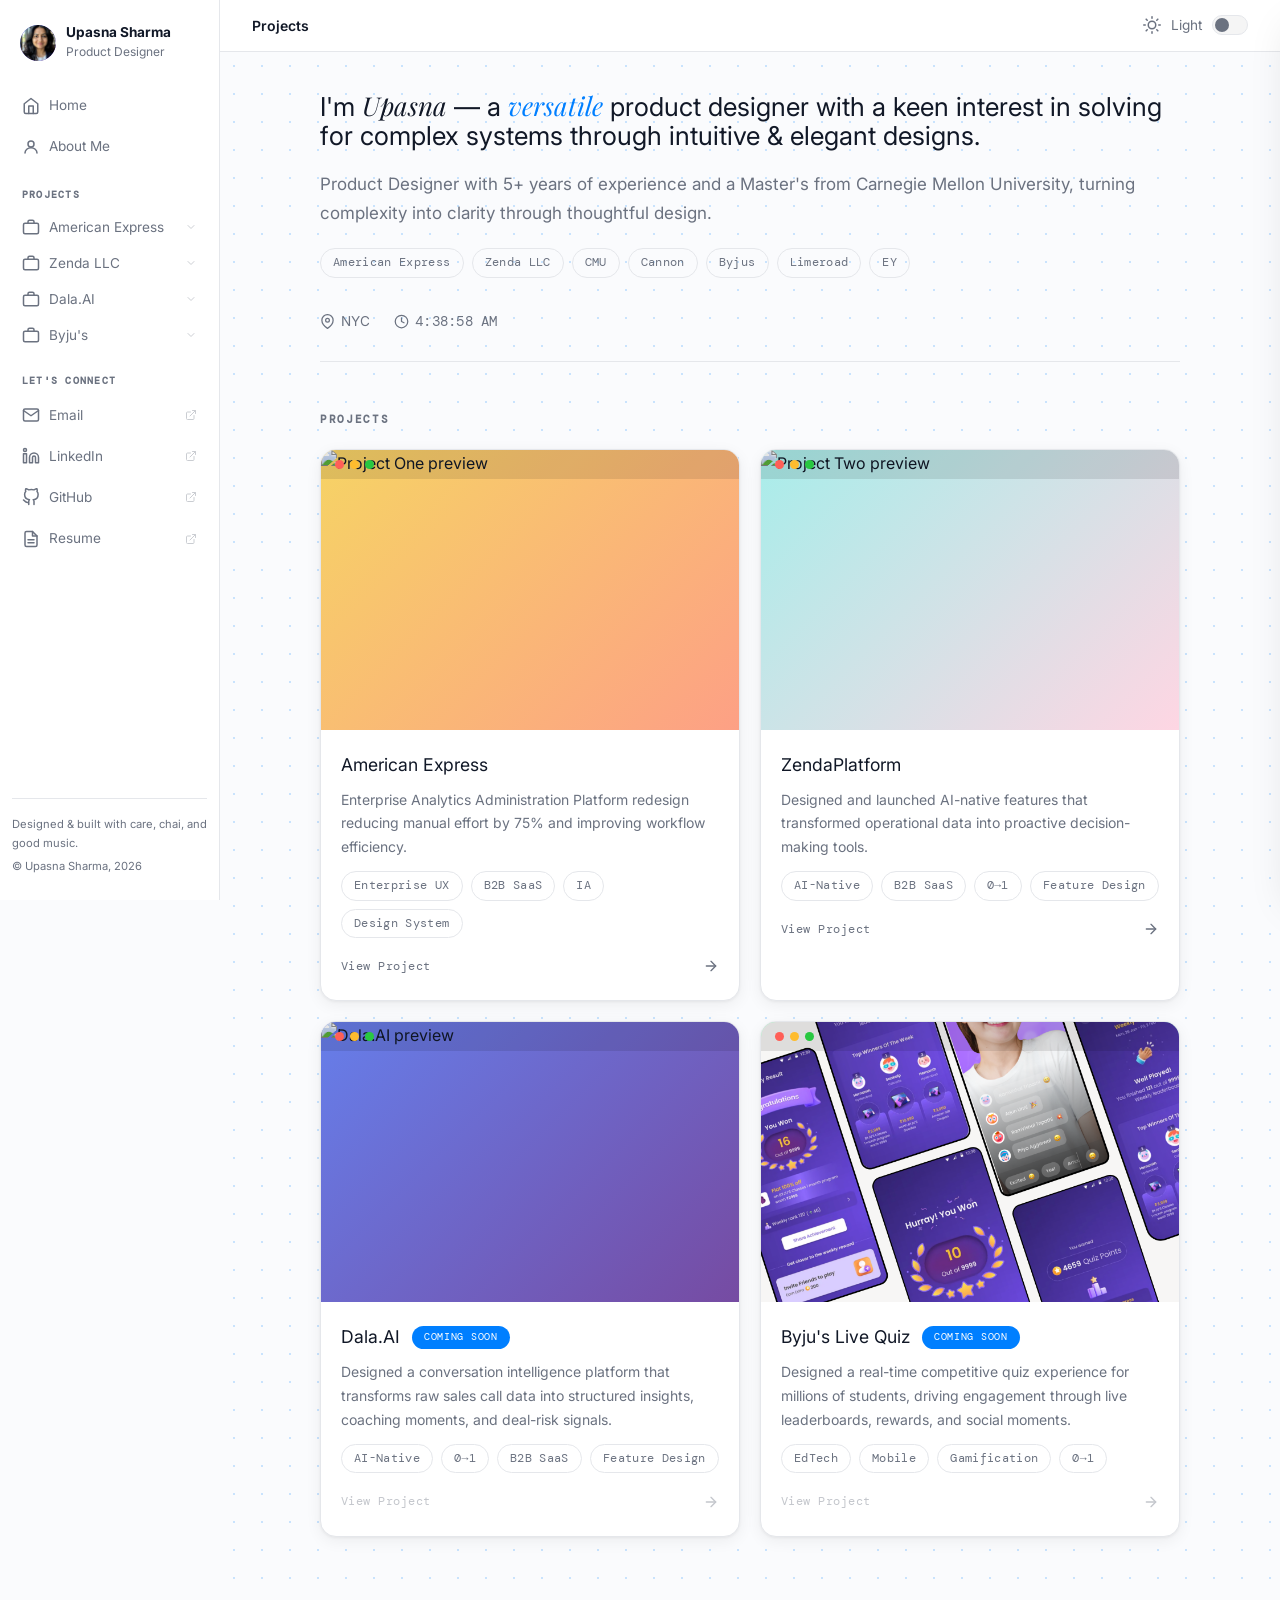
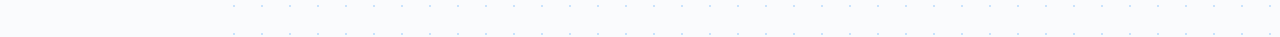
==== index.html @ 3bf9c45e "Initial portfolio commit" ====
<!DOCTYPE html>
<html lang="en">
<head>
  <meta charset="UTF-8" />
  <meta name="viewport" content="width=device-width, initial-scale=1.0" />
  <title>Upasna Sharma — Product Designer</title>
  <link rel="stylesheet" href="css/style.css" />
  <link rel="preconnect" href="https://fonts.googleapis.com">
  <link rel="preconnect" href="https://fonts.gstatic.com" crossorigin>
  <link href="https://fonts.googleapis.com/css2?family=Caveat:wght@400;600&family=DM+Mono:ital@0;1&family=Inter:wght@400;500;600;700&family=Playfair+Display:ital@1&display=swap" rel="stylesheet">
</head>
<body>
  <div class="layout">

    <!-- Sidebar -->
    <aside class="sidebar">
      <div class="profile">
        <div class="avatar"><img src="assets/images/me.png" alt="Upasna Sharma" /></div>
        <div class="profile-info">
          <h1>Upasna Sharma</h1>
          <p>Product Designer</p>
        </div>
      </div>

      <nav class="sidebar-nav">
        <a href="#home" class="nav-item">
          <svg class="icon" viewBox="0 0 24 24" fill="none" stroke="currentColor" stroke-width="2" stroke-linecap="round" stroke-linejoin="round"><path d="M3 9l9-7 9 7v11a2 2 0 0 1-2 2H5a2 2 0 0 1-2-2z"></path><polyline points="9 22 9 12 15 12 15 22"></polyline></svg>
          Home
        </a>
        <a href="about.html" class="nav-item">
          <svg class="icon" viewBox="0 0 24 24" fill="none" stroke="currentColor" stroke-width="2" stroke-linecap="round" stroke-linejoin="round"><circle cx="12" cy="8" r="4"></circle><path d="M4 20c0-4 3.6-7 8-7s8 3 8 7"></path></svg>
          About Me
        </a>
      </nav>

      <div class="sidebar-group">
        <h2 class="sidebar-label">Projects</h2>
        <div class="nav-accordion">
          <button class="nav-item nav-accordion-header" data-href="american-express.html">
            <svg class="icon" viewBox="0 0 24 24" fill="none" stroke="currentColor" stroke-width="2" stroke-linecap="round" stroke-linejoin="round"><rect x="2" y="7" width="20" height="14" rx="2" ry="2"></rect><path d="M16 7V5a2 2 0 0 0-2-2h-4a2 2 0 0 0-2 2v2"></path></svg>
            <span class="nav-accordion-text">American Express</span>
            <svg class="nav-accordion-chevron" viewBox="0 0 24 24" fill="none" stroke="currentColor" stroke-width="2" stroke-linecap="round" stroke-linejoin="round"><polyline points="6 9 12 15 18 9"/></svg>
          </button>
          <div class="nav-submenu">
            <a href="american-express.html#overview" class="nav-subitem">Overview</a>
            <a href="american-express.html#why-redesign" class="nav-subitem">Why Redesign</a>
            <a href="american-express.html#users" class="nav-subitem">Users</a>
            <a href="american-express.html#my-approach" class="nav-subitem">My Approach</a>
            <a href="american-express.html#existing-platform" class="nav-subitem">Existing Platform &amp; Journeys</a>
            <a href="american-express.html#research" class="nav-subitem">Research</a>
            <a href="american-express.html#user-flows" class="nav-subitem">User Flows</a>
            <a href="american-express.html#final-design" class="nav-subitem">Final Design</a>
            <a href="american-express.html#impact" class="nav-subitem">Impact</a>
          </div>
        </div>
        <div class="nav-accordion">
          <button class="nav-item nav-accordion-header" data-href="zenda.html">
            <svg class="icon" viewBox="0 0 24 24" fill="none" stroke="currentColor" stroke-width="2" stroke-linecap="round" stroke-linejoin="round"><rect x="2" y="7" width="20" height="14" rx="2" ry="2"></rect><path d="M16 7V5a2 2 0 0 0-2-2h-4a2 2 0 0 0-2 2v2"></path></svg>
            <span class="nav-accordion-text">Zenda LLC</span>
            <svg class="nav-accordion-chevron" viewBox="0 0 24 24" fill="none" stroke="currentColor" stroke-width="2" stroke-linecap="round" stroke-linejoin="round"><polyline points="6 9 12 15 18 9"/></svg>
          </button>
          <div class="nav-submenu">
            <a href="zenda.html#overview" class="nav-subitem">Overview</a>
            <a href="zenda.html#design-process" class="nav-subitem">Design Process</a>
            <a href="zenda.html#problem" class="nav-subitem">Problem Statement</a>
            <a href="zenda.html#users" class="nav-subitem">Users</a>
            <a href="zenda.html#scope" class="nav-subitem">Scope</a>
            <a href="zenda.html#research" class="nav-subitem">Research</a>
            <a href="zenda.html#design-decisions" class="nav-subitem">Design Decisions</a>
            <a href="zenda.html#signal-types" class="nav-subitem">Signal Types</a>
            <a href="zenda.html#side-panel" class="nav-subitem">Side Panel</a>
            <a href="zenda.html#final-design" class="nav-subitem">Final Design</a>
            <a href="zenda.html#impact" class="nav-subitem">Impact</a>
          </div>
        </div>
        <div class="nav-accordion">
          <button class="nav-item nav-accordion-header" data-href="dala.html">
            <svg class="icon" viewBox="0 0 24 24" fill="none" stroke="currentColor" stroke-width="2" stroke-linecap="round" stroke-linejoin="round"><rect x="2" y="7" width="20" height="14" rx="2" ry="2"></rect><path d="M16 7V5a2 2 0 0 0-2-2h-4a2 2 0 0 0-2 2v2"></path></svg>
            <span class="nav-accordion-text">Dala.AI</span>
            <svg class="nav-accordion-chevron" viewBox="0 0 24 24" fill="none" stroke="currentColor" stroke-width="2" stroke-linecap="round" stroke-linejoin="round"><polyline points="6 9 12 15 18 9"/></svg>
          </button>
          <div class="nav-submenu">
            <a href="dala.html" class="nav-subitem">View Case Study</a>
          </div>
        </div>
        <div class="nav-accordion">
          <button class="nav-item nav-accordion-header" data-href="byjus.html">
            <svg class="icon" viewBox="0 0 24 24" fill="none" stroke="currentColor" stroke-width="2" stroke-linecap="round" stroke-linejoin="round"><rect x="2" y="7" width="20" height="14" rx="2" ry="2"></rect><path d="M16 7V5a2 2 0 0 0-2-2h-4a2 2 0 0 0-2 2v2"></path></svg>
            <span class="nav-accordion-text">Byju's</span>
            <svg class="nav-accordion-chevron" viewBox="0 0 24 24" fill="none" stroke="currentColor" stroke-width="2" stroke-linecap="round" stroke-linejoin="round"><polyline points="6 9 12 15 18 9"/></svg>
          </button>
          <div class="nav-submenu">
            <a href="byjus.html" class="nav-subitem">View Case Study</a>
          </div>
        </div>
      </div>

      <div class="sidebar-group">
        <h2 class="sidebar-label">Let's Connect</h2>
        <a href="mailto:upasna.sharma91296@gmail.com" class="nav-item external">
          <svg class="icon" viewBox="0 0 24 24" fill="none" stroke="currentColor" stroke-width="2" stroke-linecap="round" stroke-linejoin="round"><path d="M4 4h16c1.1 0 2 .9 2 2v12c0 1.1-.9 2-2 2H4c-1.1 0-2-.9-2-2V6c0-1.1.9-2 2-2z"></path><polyline points="22,6 12,13 2,6"></polyline></svg>
          Email
          <svg class="icon icon-external" viewBox="0 0 24 24" fill="none" stroke="currentColor" stroke-width="2" stroke-linecap="round" stroke-linejoin="round"><path d="M18 13v6a2 2 0 0 1-2 2H5a2 2 0 0 1-2-2V8a2 2 0 0 1 2-2h6"></path><polyline points="15 3 21 3 21 9"></polyline><line x1="10" y1="14" x2="21" y2="3"></line></svg>
        </a>
        <a href="https://linkedin.com/" target="_blank" rel="noopener noreferrer" class="nav-item external">
          <svg class="icon" viewBox="0 0 24 24" fill="none" stroke="currentColor" stroke-width="2" stroke-linecap="round" stroke-linejoin="round"><path d="M16 8a6 6 0 0 1 6 6v7h-4v-7a2 2 0 0 0-2-2 2 2 0 0 0-2 2v7h-4v-7a6 6 0 0 1 6-6z"></path><rect x="2" y="9" width="4" height="12"></rect><circle cx="4" cy="4" r="2"></circle></svg>
          LinkedIn
          <svg class="icon icon-external" viewBox="0 0 24 24" fill="none" stroke="currentColor" stroke-width="2" stroke-linecap="round" stroke-linejoin="round"><path d="M18 13v6a2 2 0 0 1-2 2H5a2 2 0 0 1-2-2V8a2 2 0 0 1 2-2h6"></path><polyline points="15 3 21 3 21 9"></polyline><line x1="10" y1="14" x2="21" y2="3"></line></svg>
        </a>
        <a href="https://github.com/" target="_blank" rel="noopener noreferrer" class="nav-item external">
          <svg class="icon" viewBox="0 0 24 24" fill="none" stroke="currentColor" stroke-width="2" stroke-linecap="round" stroke-linejoin="round"><path d="M9 19c-5 1.5-5-2.5-7-3m14 6v-3.87a3.37 3.37 0 0 0-.94-2.61c3.14-.35 6.44-1.54 6.44-7A5.44 5.44 0 0 0 20 4.77 5.07 5.07 0 0 0 19.91 1S18.73.65 16 2.48a13.38 13.38 0 0 0-7 0C6.27.65 5.09 1 5.09 1A5.07 5.07 0 0 0 5 4.77a5.44 5.44 0 0 0-1.5 3.78c0 5.42 3.3 6.61 6.44 7A3.37 3.37 0 0 0 9 18.13V22"></path></svg>
          GitHub
          <svg class="icon icon-external" viewBox="0 0 24 24" fill="none" stroke="currentColor" stroke-width="2" stroke-linecap="round" stroke-linejoin="round"><path d="M18 13v6a2 2 0 0 1-2 2H5a2 2 0 0 1-2-2V8a2 2 0 0 1 2-2h6"></path><polyline points="15 3 21 3 21 9"></polyline><line x1="10" y1="14" x2="21" y2="3"></line></svg>
        </a>
        <a href="https://drive.google.com/file/d/1H7ho3Mu93DV2xu78M6EdQDFs5h-0VuXt/view?usp=sharing" target="_blank" rel="noopener noreferrer" class="nav-item external">
          <svg class="icon" viewBox="0 0 24 24" fill="none" stroke="currentColor" stroke-width="2" stroke-linecap="round" stroke-linejoin="round"><path d="M14 2H6a2 2 0 0 0-2 2v16a2 2 0 0 0 2 2h12a2 2 0 0 0 2-2V8z"></path><polyline points="14 2 14 8 20 8"></polyline><line x1="16" y1="13" x2="8" y2="13"></line><line x1="16" y1="17" x2="8" y2="17"></line></svg>
          Resume
          <svg class="icon icon-external" viewBox="0 0 24 24" fill="none" stroke="currentColor" stroke-width="2" stroke-linecap="round" stroke-linejoin="round"><path d="M18 13v6a2 2 0 0 1-2 2H5a2 2 0 0 1-2-2V8a2 2 0 0 1 2-2h6"></path><polyline points="15 3 21 3 21 9"></polyline><line x1="10" y1="14" x2="21" y2="3"></line></svg>
        </a>
      </div>

      <div class="sidebar-footer">
        <p>Designed &amp; built with care, chai, and good music.</p>
        <p>© Upasna Sharma, <span id="year"></span></p>
      </div>
    </aside>

    <!-- Main wrapper -->
    <div class="main-wrapper">
    <header class="top-bar">
      <span class="top-bar-title" id="top-bar-title">Home</span>
      <div class="theme-toggle-row">
        <svg class="icon theme-icon theme-icon-moon" viewBox="0 0 24 24" fill="none" stroke="currentColor" stroke-width="2" stroke-linecap="round" stroke-linejoin="round"><path d="M21 12.79A9 9 0 1 1 11.21 3 7 7 0 0 0 21 12.79z"></path></svg>
        <svg class="icon theme-icon theme-icon-sun" viewBox="0 0 24 24" fill="none" stroke="currentColor" stroke-width="2" stroke-linecap="round" stroke-linejoin="round"><circle cx="12" cy="12" r="5"></circle><line x1="12" y1="1" x2="12" y2="3"></line><line x1="12" y1="21" x2="12" y2="23"></line><line x1="4.22" y1="4.22" x2="5.64" y2="5.64"></line><line x1="18.36" y1="18.36" x2="19.78" y2="19.78"></line><line x1="1" y1="12" x2="3" y2="12"></line><line x1="21" y1="12" x2="23" y2="12"></line><line x1="4.22" y1="19.78" x2="5.64" y2="18.36"></line><line x1="18.36" y1="5.64" x2="19.78" y2="4.22"></line></svg>
        <span class="theme-label-text theme-label-dark">Dark</span>
        <span class="theme-label-text theme-label-light">Light</span>
        <button class="theme-switch" id="theme-toggle" role="switch" aria-checked="false" aria-label="Toggle light and dark mode">
          <span class="theme-switch-thumb"></span>
        </button>
      </div>
    </header>
    <main class="content">
      <section id="home" class="hero">
        <p class="hero-line">
          I'm <em class="serif">Upasna</em> — a <em class="serif accent">versatile</em> product
          designer with a keen interest in solving for complex systems through intuitive & elegant designs.
        </p>
        <p class="hero-line muted">
          Product Designer with 5+ years of experience and a Master's from Carnegie Mellon University, turning complexity into clarity through thoughtful design.
        </p>
        <div class="company-tags">
          <span class="company-tag">American Express</span>
          <span class="company-tag">Zenda LLC</span>
          <span class="company-tag">CMU</span>
          <span class="company-tag">Cannon</span>
          <span class="company-tag">Byjus</span>
          <span class="company-tag">Limeroad</span>
          <span class="company-tag">EY</span>
        </div>

        <div class="meta-row">
          <span class="meta-item">
            <svg class="icon" viewBox="0 0 24 24" fill="none" stroke="currentColor" stroke-width="2" stroke-linecap="round" stroke-linejoin="round"><path d="M21 10c0 7-9 13-9 13s-9-6-9-13a9 9 0 1 1 18 0z"></path><circle cx="12" cy="10" r="3"></circle></svg>
            NYC
          </span>
          <span class="meta-item mono">
            <svg class="icon" viewBox="0 0 24 24" fill="none" stroke="currentColor" stroke-width="2" stroke-linecap="round" stroke-linejoin="round"><circle cx="12" cy="12" r="10"></circle><polyline points="12 6 12 12 16 14"></polyline></svg>
            <span id="clock">--:--:-- --</span>
          </span>
        </div>

        <hr class="hero-divider" />
      </section>

      <section id="projects" class="projects">
        <h2 class="label">Projects</h2>

        <article id="project-one" class="project-card" data-panel-src="assets/images/amex_thumbnail.png" data-subheading="Enterprise Analytics Administration Platform redesign reducing manual effort by 75% and improving workflow efficiency." data-overview="Redesigned American Express's internal analytics administration platform, streamlining complex data management workflows for enterprise users. The solution reduced onboarding effort by 90%, improved operational efficiency, and established scalable governance patterns across the platform." data-sticky-grid="true" data-sticky1-label="Challenge" data-sticky1-text="The platform's workflows had grown complex and fragmented over time. Everyday tasks like updating metadata, publishing reports, and managing dashboards required too many steps, making the experience difficult to learn and inefficient to use." data-sticky2-label="My Role" data-sticky2-text="As the sole designer, I led the end-to-end redesign of this complex internal platform. I conducted user interviews, simplified fragmented workflows, established a new design system for internal tools, and helped set the design standard for future internal products at American Express.">
          <div class="preview gradient-1">
            <img class="preview-media" src="assets/images/project-one.gif" alt="Project One preview" />
            <div class="window-bar"><span></span><span></span><span></span></div>
          </div>
          <div class="project-info">
            <div class="project-head">
              <h3>American Express</h3>
            </div>
            <p>Enterprise Analytics Administration Platform redesign reducing manual effort by 75% and improving workflow efficiency.</p>
            <div class="company-tags">
              <span class="company-tag">Enterprise UX</span>
              <span class="company-tag">B2B SaaS</span>
              <span class="company-tag">IA</span>
              <span class="company-tag">Design System</span>
            </div>
            <div class="project-links">
              <a href="american-express.html" class="view-project-link" target="_blank" rel="noopener noreferrer">
                View Project
                <svg class="view-arrow" viewBox="0 0 24 24" fill="none" stroke="currentColor" stroke-width="2" stroke-linecap="round" stroke-linejoin="round"><line x1="5" y1="12" x2="19" y2="12"></line><polyline points="12 5 19 12 12 19"></polyline></svg>
              </a>
            </div>
          </div>
        </article>

        <article id="project-two" class="project-card" data-sticky-grid="true" data-sticky1-label="Challenge" data-sticky1-text="Operations teams lacked a clear way to identify process drift, emerging risks, and performance anomalies hidden within large volumes of operational data." data-sticky2-label="Solution" data-sticky2-text="Built Smart Signals and Operational Drift, an AI-driven monitoring experience that proactively identified anomalies, highlighted workflow changes, and enabled faster, data-informed decision making.">
          <div class="preview gradient-2">
            <img class="preview-media" src="assets/images/project-two.gif" alt="Project Two preview" />
            <div class="window-bar"><span></span><span></span><span></span></div>
          </div>
          <div class="project-info">
            <div class="project-head">
              <h3>ZendaPlatform</h3>
            </div>
            <p>
              Designed and launched AI-native features that transformed operational data into proactive decision-making tools.
            </p>
            <div class="company-tags">
              <span class="company-tag">AI-Native</span>
              <span class="company-tag">B2B SaaS</span>
              <span class="company-tag">0→1</span>
              <span class="company-tag">Feature Design</span>
            </div>
            <div class="project-links">
              <a href="zenda.html" class="view-project-link">
                View Project
                <svg class="view-arrow" viewBox="0 0 24 24" fill="none" stroke="currentColor" stroke-width="2" stroke-linecap="round" stroke-linejoin="round"><line x1="5" y1="12" x2="19" y2="12"></line><polyline points="12 5 19 12 12 19"></polyline></svg>
              </a>
            </div>
          </div>
        </article>

        <article id="project-three" class="project-card coming-soon-card">
          <div class="preview gradient-3">
            <img class="preview-media" src="assets/images/dala.gif" alt="Dala.AI preview" />
            <div class="window-bar"><span></span><span></span><span></span></div>
          </div>
          <div class="project-info">
            <div class="project-head">
              <h3>Dala.AI</h3>
              <span class="coming-soon-tag">Coming Soon</span>
            </div>
            <p>
              Designed a conversation intelligence platform that transforms raw sales call data into structured insights, coaching moments, and deal-risk signals.
            </p>
            <div class="company-tags">
              <span class="company-tag">AI-Native</span>
              <span class="company-tag">0→1</span>
              <span class="company-tag">B2B SaaS</span>
              <span class="company-tag">Feature Design</span>
            </div>
            <div class="project-links">
              <span class="view-project-link disabled">
                View Project
                <svg class="view-arrow" viewBox="0 0 24 24" fill="none" stroke="currentColor" stroke-width="2" stroke-linecap="round" stroke-linejoin="round"><line x1="5" y1="12" x2="19" y2="12"></line><polyline points="12 5 19 12 12 19"></polyline></svg>
              </span>
            </div>
          </div>
        </article>

        <article id="project-four" class="project-card coming-soon-card">
          <div class="preview gradient-4">
            <img class="preview-media" src="assets/images/byjus.png" alt="Byju's preview" />
            <div class="window-bar"><span></span><span></span><span></span></div>
          </div>
          <div class="project-info">
            <div class="project-head">
              <h3>Byju's Live Quiz</h3>
              <span class="coming-soon-tag">Coming Soon</span>
            </div>
            <p>
              Designed a real-time competitive quiz experience for millions of students, driving engagement through live leaderboards, rewards, and social moments.
            </p>
            <div class="company-tags">
              <span class="company-tag">EdTech</span>
              <span class="company-tag">Mobile</span>
              <span class="company-tag">Gamification</span>
              <span class="company-tag">0→1</span>
            </div>
            <div class="project-links">
              <span class="view-project-link disabled">
                View Project
                <svg class="view-arrow" viewBox="0 0 24 24" fill="none" stroke="currentColor" stroke-width="2" stroke-linecap="round" stroke-linejoin="round"><line x1="5" y1="12" x2="19" y2="12"></line><polyline points="12 5 19 12 12 19"></polyline></svg>
              </span>
            </div>
          </div>
        </article>

      </section>

    </main>
    </div><!-- /.main-wrapper -->

  </div><!-- /.layout -->

  <!-- Project summary side panel -->
  <div class="project-panel-overlay" id="project-panel-overlay"></div>
  <aside class="project-panel" id="project-panel">
    <div class="project-panel-header">
      <div class="panel-nav-group">
        <button class="project-panel-btn panel-btn-circle" id="project-panel-close" aria-label="Close panel">
          <svg class="icon" viewBox="0 0 24 24" fill="none" stroke="currentColor" stroke-width="2" stroke-linecap="round" stroke-linejoin="round"><line x1="18" y1="6" x2="6" y2="18"></line><line x1="6" y1="6" x2="18" y2="18"></line></svg>
        </button>
        <button class="project-panel-btn panel-btn-circle" id="project-panel-prev" aria-label="Previous project">
          <svg class="icon" viewBox="0 0 24 24" fill="none" stroke="currentColor" stroke-width="2" stroke-linecap="round" stroke-linejoin="round"><polyline points="15 18 9 12 15 6"></polyline></svg>
        </button>
        <button class="project-panel-btn panel-btn-circle" id="project-panel-next" aria-label="Next project">
          <svg class="icon" viewBox="0 0 24 24" fill="none" stroke="currentColor" stroke-width="2" stroke-linecap="round" stroke-linejoin="round"><polyline points="9 18 15 12 9 6"></polyline></svg>
        </button>
      </div>
      <button class="project-panel-btn" id="project-panel-expand" aria-label="Open full case study">
        <svg class="icon" viewBox="0 0 24 24" fill="none" stroke="currentColor" stroke-width="2" stroke-linecap="round" stroke-linejoin="round"><polyline points="15 3 21 3 21 9"></polyline><polyline points="9 21 3 21 3 15"></polyline><line x1="21" y1="3" x2="14" y2="10"></line><line x1="3" y1="21" x2="10" y2="14"></line></svg>
        Full Case Study
      </button>
    </div>
    <div class="project-panel-media" id="project-panel-media">
      <img id="project-panel-image" alt="" />
    </div>
    <div class="project-panel-body">
      <div class="project-head">
        <h3 id="project-panel-title"></h3>
        <span class="status" id="project-panel-status"></span>
      </div>
      <p class="project-panel-subheading" id="project-panel-subheading"></p>
      <p id="project-panel-description"></p>
      <div class="company-tags" id="project-panel-tags"></div>
      <div class="sticky-grid-wrap" id="project-panel-sticky-grid">
        <div class="sticky-grid" id="project-panel-sticky-grid-inner"></div>
      </div>
    </div>
  </aside>

  <script src="js/script.js"></script>
</body>
</html>
---- css/style.css ----
/* ==================== Variables ==================== */
:root {
  /* Light mode (default) */
  --bg-main: #FAFBFD;
  --bg-sidebar: #ffffff;
  --bg-card: #ffffff;
  --text-color: #111827;
  --text-muted: #6b7280;
  --border-color: #e5e7eb;
  --hover-bg: rgba(0, 0, 0, 0.04);
  --active-bg: rgba(0, 0, 0, 0.05);
  --accent: #007FFF;
  --status-shipped: #059669;
  --status-progress: #d97706;
  --status-concept: #6b7280;
  --font-body: 'Inter', sans-serif;
  --font-serif: 'Playfair Display', serif;
  --font-mono: 'DM Mono', monospace;
  --transition: all 0.2s ease;
  --sidebar-width: 220px;
  --topbar-height: 52px;
  --card-shadow: 0 1px 3px rgba(0,0,0,0.05), 0 4px 16px rgba(0,0,0,0.06);
  --card-shadow-hover: 0 4px 12px rgba(0,0,0,0.08), 0 16px 40px rgba(0,0,0,0.1);
  --hero-gradient: #ffffff;
}

[data-theme="dark"] {
  --bg-main: #111111;
  --bg-sidebar: #1a1a1a;
  --bg-card: #1f1f1f;
  --text-color: #f0f0f0;
  --text-muted: #888888;
  --border-color: rgba(255, 255, 255, 0.08);
  --hover-bg: rgba(255, 255, 255, 0.05);
  --active-bg: rgba(255, 255, 255, 0.07);
  --accent: #3399FF;
  --status-shipped: #34d399;
  --status-progress: #fbbf24;
  --status-concept: rgba(255, 255, 255, 0.45);
  --card-shadow: 0 1px 3px rgba(0,0,0,0.4), 0 4px 16px rgba(0,0,0,0.3);
  --card-shadow-hover: 0 4px 12px rgba(0,0,0,0.5), 0 16px 40px rgba(0,0,0,0.4);
  --hero-gradient: #1f1f1f;
}

/* ==================== Fonts ==================== */
@font-face {
  font-family: 'Geist Pixel';
  src: url('https://cdn.jsdelivr.net/npm/geist@1.7.2/dist/fonts/geist-pixel/GeistPixel-Square.woff2') format('woff2');
  font-weight: normal;
  font-style: normal;
  font-display: swap;
}

/* ==================== Reset ==================== */
* {
  margin: 0;
  padding: 0;
  box-sizing: border-box;
}

html { scroll-behavior: smooth; }

body {
  font-family: var(--font-body);
  background-color: var(--bg-main);
  color: var(--text-color);
  line-height: 1.7;
  font-size: 16px;
  transition: background-color 0.2s ease, color 0.2s ease;
}

em { font-style: italic; }

.serif {
  font-family: var(--font-serif);
  font-style: italic;
  font-weight: 400;
}

.accent { color: var(--accent); }
.deco   { font-family: var(--font-serif); color: var(--text-muted); }
.mono   { font-family: var(--font-mono); }

a {
  color: var(--text-color);
  text-decoration: none;
  transition: var(--transition);
}

.muted { color: var(--text-muted); }

.icon {
  width: 18px;
  height: 18px;
  flex-shrink: 0;
}

/* ==================== Layout ==================== */
.layout {
  display: flex;
  min-height: 100vh;
}

.main-wrapper {
  margin-left: var(--sidebar-width);
  flex: 1;
  display: flex;
  flex-direction: column;
  min-height: 100vh;
}

/* ==================== Top bar ==================== */
.top-bar {
  position: sticky;
  top: 0;
  height: var(--topbar-height);
  background-color: var(--bg-sidebar);
  border-bottom: 1px solid var(--border-color);
  display: flex;
  align-items: center;
  justify-content: space-between;
  padding: 0 32px;
  z-index: 10;
}

.top-bar-left {
  display: flex;
  flex-direction: row;
  align-items: center;
  gap: 10px;
}

.top-bar-title {
  font-size: 0.875rem;
  font-weight: 600;
  color: var(--text-color);
}

/* ==================== Sidebar ==================== */
.sidebar {
  position: fixed;
  top: 0;
  left: 0;
  width: var(--sidebar-width);
  height: 100vh;
  background-color: var(--bg-sidebar);
  border-right: 1px solid var(--border-color);
  padding: 20px 12px;
  display: flex;
  flex-direction: column;
  gap: 20px;
  overflow-y: auto;
  z-index: 20;
}

.profile {
  display: flex;
  align-items: center;
  gap: 10px;
  padding: 4px 8px;
}

.avatar {
  width: 36px;
  height: 36px;
  border-radius: 50%;
  background: linear-gradient(135deg, #667eea, #764ba2);
  display: flex;
  align-items: center;
  justify-content: center;
  font-family: var(--font-serif);
  font-style: italic;
  font-size: 1rem;
  color: #fff;
  flex-shrink: 0;
  overflow: hidden;
}

.avatar img {
  width: 100%;
  height: 100%;
  object-fit: cover;
  border-radius: 50%;
}

.profile-info h1 {
  font-size: 0.85rem;
  font-weight: 700;
  line-height: 1.3;
}

.profile-info p {
  font-size: 0.75rem;
  color: var(--text-muted);
}

.sidebar-nav,
.sidebar-group {
  display: flex;
  flex-direction: column;
  gap: 2px;
}

.sidebar-label {
  font-family: var(--font-mono);
  font-size: 0.65rem;
  letter-spacing: 0.12em;
  text-transform: uppercase;
  color: var(--text-muted);
  padding: 0 10px;
  margin-bottom: 4px;
}

.nav-item {
  display: flex;
  align-items: center;
  gap: 9px;
  padding: 8px 10px;
  border-radius: 8px;
  font-size: 0.85rem;
  color: var(--text-muted);
  transition: var(--transition);
}

.nav-item:hover {
  background-color: var(--hover-bg);
  color: var(--text-color);
}

.nav-item.active:not(.nav-accordion-header) {
  background-color: rgba(0, 0, 0, 0.05);
  color: var(--text-color);
  font-weight: 500;
  border: 1px solid rgba(0, 0, 0, 0.08);
  box-shadow: inset 0 1px 0 rgba(255, 255, 255, 0.8);
}

.nav-item.active.nav-accordion-header {
  background-color: rgba(0, 0, 0, 0.05);
  color: var(--text-color);
  font-weight: 500;
  border: 1px solid rgba(0, 0, 0, 0.08);
  box-shadow: inset 0 1px 0 rgba(255, 255, 255, 0.8);
}

.nav-item.active .icon,
.nav-item.active.nav-accordion-header .icon {
  stroke: var(--text-color);
}

[data-theme="dark"] .nav-item.active:not(.nav-accordion-header) {
  background-color: var(--active-bg);
  color: #ffffff;
  border: 1px solid rgba(255, 255, 255, 0.12);
  box-shadow: inset 0 1px 0 rgba(255, 255, 255, 0.08);
}

[data-theme="dark"] .nav-item.active.nav-accordion-header {
  background-color: var(--active-bg);
  color: #ffffff;
  border: 1px solid rgba(255, 255, 255, 0.12);
  box-shadow: inset 0 1px 0 rgba(255, 255, 255, 0.08);
}

[data-theme="dark"] .nav-item.active .icon {
  stroke: #ffffff;
}

.nav-item.external { position: relative; }

/* Accordion project nav — matches Let's Connect item layout exactly */
.nav-accordion {
  display: flex;
  flex-direction: column;
}

.nav-accordion-header {
  -webkit-appearance: none;
  appearance: none;
  width: 100%;
  cursor: pointer;
  font-family: inherit;
  text-align: left;
  margin: 0;
  padding: 8px 10px;
  background: none;
  border: none;
  box-shadow: none;
}

.nav-accordion-text {
  flex: 1;
  white-space: nowrap;
  overflow: hidden;
  text-overflow: ellipsis;
}

/* matches .icon-external: small, muted, sits at the right end */
.nav-accordion-chevron {
  width: 12px;
  height: 12px;
  flex-shrink: 0;
  stroke: currentColor;
  opacity: 0.35;
  transition: transform 0.2s ease, opacity 0.15s ease;
}

.nav-accordion.open .nav-accordion-chevron {
  transform: rotate(180deg);
  opacity: 0.7;
}

.nav-accordion.open .nav-accordion-header {
  color: var(--text-color);
}

.nav-submenu {
  display: none;
  flex-direction: column;
  padding: 2px 0 4px 35px;
}

.nav-accordion.open .nav-submenu {
  display: flex;
}

.nav-subitem {
  font-size: 0.82rem;
  color: var(--text-muted);
  padding: 6px 6px;
  border-radius: 4px;
  transition: var(--transition);
  white-space: nowrap;
  overflow: hidden;
  text-overflow: ellipsis;
  line-height: 1.4;
}

.nav-subitem:hover {
  color: var(--text-color);
  background-color: var(--hover-bg);
}

.icon-external {
  width: 12px;
  height: 12px;
  margin-left: auto;
  opacity: 0.35;
}

.sidebar-footer {
  margin-top: auto;
  padding-top: 16px;
  border-top: 1px solid var(--border-color);
  font-size: 0.7rem;
  color: var(--text-muted);
}

.sidebar-footer p { margin-bottom: 4px; }

/* ==================== Theme toggle ==================== */
.theme-toggle-row {
  display: flex;
  align-items: center;
  gap: 10px;
  font-size: 0.85rem;
  color: var(--text-muted);
}

/* Light (default): show sun, hide moon */
.theme-icon-moon,
.theme-label-dark {
  display: none;
}

[data-theme="dark"] .theme-icon-moon,
[data-theme="dark"] .theme-label-dark {
  display: block;
}

[data-theme="dark"] .theme-icon-sun,
[data-theme="dark"] .theme-label-light {
  display: none;
}

.theme-switch {
  margin-left: auto;
  position: relative;
  width: 36px;
  height: 20px;
  border-radius: 100px;
  border: 1px solid var(--border-color);
  background: var(--hover-bg);
  cursor: pointer;
  flex-shrink: 0;
  transition: var(--transition);
}

.theme-switch-thumb {
  position: absolute;
  top: 2px;
  left: 2px;
  width: 14px;
  height: 14px;
  border-radius: 50%;
  background: var(--text-muted);
  transition: var(--transition);
}

.theme-switch[aria-checked="true"] .theme-switch-thumb {
  left: auto;
  right: 2px;
  background: var(--accent);
}

/* ==================== Main content ==================== */
.content {
  flex: 1;
  padding: 40px 100px 100px;
  background-color: var(--bg-main);
  position: relative;
  isolation: isolate;
}

.content::before,
.content::after {
  content: '';
  position: absolute;
  inset: 0;
  z-index: -1;
  pointer-events: none;
  background-size: 28px 28px;
}

.content::before {
  background-image: radial-gradient(circle, rgba(0, 127, 255, 0.28) 1px, transparent 1px);
  opacity: 0.7;
}

.content::after {
  background-image: radial-gradient(circle, rgba(0, 90, 220, 0.55) 1px, transparent 1px);
  -webkit-mask-image: radial-gradient(circle 50px at var(--cursor-x, -200px) var(--cursor-y, -200px), black 0%, transparent 100%);
  mask-image: radial-gradient(circle 50px at var(--cursor-x, -200px) var(--cursor-y, -200px), black 0%, transparent 100%);
}

[data-theme="dark"] .content::before {
  background-image: radial-gradient(circle, rgba(0, 127, 255, 0.2) 1px, transparent 1px);
}

[data-theme="dark"] .content::after {
  background-image: radial-gradient(circle, rgba(0, 127, 255, 0.55) 1px, transparent 1px);
}


/* ==================== Hero ==================== */
.hero {
  padding-bottom: 48px;
}

.hero-line {
  font-size: 40px;
  margin-bottom: 20px;
}

.hero-line:not(.muted) {
  font-size: 26px;
  line-height: 1.1;
  font-family: 'Geist Pixel', var(--font-body);
}

.hero-line.muted {
  font-size: 17px;
  color: var(--text-muted);
}

.hero-line .serif { font-size: 26px; }

.meta-row {
  display: flex;
  flex-wrap: wrap;
  gap: 16px 24px;
  margin-top: 32px;
  font-size: 0.85rem;
  color: var(--text-muted);
}

.meta-item {
  display: flex;
  align-items: center;
  gap: 6px;
}

.meta-item .icon {
  width: 15px;
  height: 15px;
}

.meta-item.mono { letter-spacing: 0.02em; }

.hero-divider {
  margin-top: 28px;
  border: none;
  border-top: 1px solid var(--border-color);
}

[data-theme="dark"] .hero-divider {
  border-top-color: rgba(255, 255, 255, 0.08);
}

.company-tags {
  display: flex;
  flex-wrap: wrap;
  gap: 8px;
  margin-top: 20px;
}

.company-tag {
  font-family: var(--font-mono);
  font-size: 0.72rem;
  letter-spacing: 0.03em;
  padding: 4px 12px;
  border-radius: 100px;
  border: 1px solid var(--border-color);
  color: var(--text-muted);
  background: transparent;
  transition: var(--transition);
}

.company-tag:hover {
  border-color: var(--text-muted);
  color: var(--text-muted);
}

/* ==================== Sections ==================== */
.label {
  font-family: var(--font-mono);
  font-size: 0.7rem;
  letter-spacing: 0.15em;
  text-transform: uppercase;
  color: var(--text-muted);
  margin-bottom: 16px;
}

.about {
  background-color: var(--bg-card);
  border-radius: 20px;
  padding: 40px;
  box-shadow: var(--card-shadow);
  border: 1px solid var(--border-color);
}

.about p {
  margin-bottom: 16px;
  max-width: 580px;
  color: var(--text-muted);
  font-size: 0.95rem;
}

.about p:last-child { margin-bottom: 0; }

/* ==================== Projects ==================== */
.projects {
  display: grid;
  grid-template-columns: repeat(2, 1fr);
  gap: 20px;
}

.projects .label {
  grid-column: 1 / -1;
  margin-bottom: 0;
}

.project-card {
  border: 1px solid var(--border-color);
  border-radius: 16px;
  overflow: hidden;
  background-color: var(--bg-card);
  display: flex;
  flex-direction: column;
  cursor: pointer;
  transition: transform 0.2s ease, box-shadow 0.2s ease;
  box-shadow: var(--card-shadow);
}

.project-card:hover {
  transform: translateY(-4px);
  box-shadow: var(--card-shadow-hover);
}

.preview {
  position: relative;
  height: 280px;
  display: flex;
  flex-direction: column;
}

.preview-media {
  position: absolute;
  inset: 0;
  width: 100%;
  height: 100%;
  object-fit: cover;
}

.window-bar {
  position: relative;
  z-index: 1;
  display: flex;
  gap: 6px;
  padding: 10px 14px;
  background-color: rgba(0, 0, 0, 0.1);
}

.window-bar span {
  width: 9px;
  height: 9px;
  border-radius: 50%;
}

.window-bar span:nth-child(1) { background-color: #ff5f57; }
.window-bar span:nth-child(2) { background-color: #febc2e; }
.window-bar span:nth-child(3) { background-color: #28c840; }

.gradient-1 { background: linear-gradient(135deg, #f6d365, #fda085); }
.gradient-2 { background: linear-gradient(135deg, #a8edea, #fed6e3); }
.gradient-3 { background: linear-gradient(135deg, #667eea, #764ba2); }
.gradient-4 { background: linear-gradient(135deg, #84fab0, #8fd3f4); }
.gradient-5 { background: linear-gradient(135deg, #ff9a9e, #fecfef); }
.gradient-6 { background: linear-gradient(135deg, #a18cd1, #fbc2eb); }

.project-info { padding: 20px; }

.project-head {
  display: flex;
  align-items: center;
  gap: 12px;
  flex-wrap: wrap;
  margin-bottom: 8px;
}

.project-head h3 {
  font-family: 'Geist Pixel', var(--font-body);
  font-weight: 400;
  font-size: 1.1rem;
}

.status {
  font-family: var(--font-mono);
  font-size: 0.65rem;
  letter-spacing: 0.08em;
  text-transform: uppercase;
  padding: 3px 9px;
  border-radius: 100px;
  border: 1px solid var(--border-color);
}

.status-shipped  { color: var(--status-shipped);  border-color: var(--status-shipped); }
.status-progress { color: var(--status-progress); border-color: var(--status-progress); }
.status-concept  { color: var(--status-concept); }

.project-info > p {
  color: var(--text-muted);
  font-size: 0.875rem;
  max-width: 560px;
  margin-bottom: 12px;
}

.project-info .company-tags {
  margin-top: 0;
  margin-bottom: 14px;
}

.project-links {
  display: flex;
  gap: 16px;
  font-size: 0.85rem;
}

.project-links a {
  border-bottom: 1px solid var(--border-color);
  cursor: pointer;
}

.project-links a:hover {
  color: var(--accent);
  border-bottom-color: var(--accent);
}

.view-project-link {
  display: flex;
  align-items: center;
  justify-content: space-between;
  width: 100%;
  border-bottom: none !important;
  font-family: var(--font-mono);
  font-size: 0.75rem;
  letter-spacing: 0.04em;
  color: var(--text-muted);
  padding: 4px 0;
}

.view-project-link:hover,
.project-card:hover .view-project-link {
  color: var(--accent) !important;
  border-bottom: none !important;
}

.view-project-link.disabled {
  pointer-events: none;
  opacity: 0.4;
  cursor: default;
}

.coming-soon-card {
  cursor: default;
}

.coming-soon-card * {
  pointer-events: none;
}

.coming-soon-tag {
  display: inline-flex;
  align-items: center;
  font-family: var(--font-mono);
  font-size: 0.62rem;
  letter-spacing: 0.07em;
  text-transform: uppercase;
  color: #fff;
  background: var(--accent);
  border-radius: 20px;
  padding: 3px 12px;
  white-space: nowrap;
  flex-shrink: 0;
}

.view-arrow {
  width: 16px;
  height: 16px;
  flex-shrink: 0;
  transition: transform 0.25s ease;
}

.project-card:hover .view-arrow {
  transform: rotate(-45deg);
}

/* ==================== Project side panel ==================== */
.project-panel-overlay {
  position: fixed;
  inset: 0;
  background: rgba(0, 0, 0, 0.35);
  backdrop-filter: blur(2px);
  opacity: 0;
  pointer-events: none;
  transition: opacity 0.3s ease;
  z-index: 1100;
}

.project-panel-overlay.open {
  opacity: 1;
  pointer-events: auto;
}

.project-panel {
  position: fixed;
  top: 8px;
  right: 8px;
  bottom: 8px;
  width: 560px;
  max-width: 90vw;
  background-color: var(--bg-card);
  border: 1px solid var(--border-color);
  border-radius: 16px;
  overflow-y: auto;
  overflow-x: hidden;
  transform: translateX(calc(100% + 16px));
  transition: transform 0.35s ease;
  z-index: 1101;
  box-shadow: var(--card-shadow-hover);
}

.project-panel.open { transform: translateX(0); }

.project-panel-header {
  position: sticky;
  top: 0;
  display: flex;
  align-items: center;
  justify-content: space-between;
  padding: 16px 20px;
  background-color: var(--bg-card);
  border-bottom: 1px solid var(--border-color);
  z-index: 1;
}

.panel-nav-group {
  display: flex;
  align-items: center;
  gap: 6px;
}

.project-panel-btn:disabled {
  opacity: 0.3;
  cursor: not-allowed;
}

.project-panel-btn:disabled:hover {
  color: var(--text-muted);
  border-color: var(--border-color);
  background: none;
}

.project-panel-btn {
  display: flex;
  align-items: center;
  gap: 8px;
  background: none;
  border: 1px solid var(--border-color);
  border-radius: 100px;
  padding: 6px 14px;
  font-family: var(--font-mono);
  font-size: 0.72rem;
  letter-spacing: 0.04em;
  color: var(--text-muted);
  cursor: pointer;
  transition: var(--transition);
}

.project-panel-btn:hover {
  color: var(--accent);
  border-color: var(--accent);
  background: var(--hover-bg);
}

.panel-btn-circle {
  width: 32px;
  height: 32px;
  padding: 0;
  display: flex;
  align-items: center;
  justify-content: center;
  border-radius: 50% !important;
}

.project-panel-media {
  height: 240px;
  position: relative;
  overflow: hidden;
}

.project-panel-media img {
  position: absolute;
  inset: 0;
  width: 100%;
  height: 100%;
  object-fit: contain;
  object-position: center;
  background-color: var(--bg-main);
}

.project-panel-body { padding: 24px; }

.project-panel-body .project-head { align-items: flex-start; }

.project-panel-body h3 {
  font-family: 'Geist Pixel', var(--font-body);
  font-weight: 400;
  font-size: 1.4rem;
  line-height: 1.3;
}

.project-panel-subheading {
  font-size: 0.95rem;
  color: var(--text-muted);
  margin-top: 10px;
  margin-bottom: 0;
  line-height: 1.5;
}

.project-panel-body > p {
  color: var(--text-muted);
  font-size: 0.9rem;
  margin-top: 16px;
  margin-bottom: 0;
}

.project-panel-body .company-tags { margin-top: 20px; }

.sticky-grid-wrap {
  margin-top: 24px;
  padding-top: 20px;
  border-top: 1px solid var(--border-color);
}

.sticky-grid {
  display: grid;
  grid-template-columns: repeat(2, 1fr);
  gap: 10px;
}

.sticky-note {
  aspect-ratio: 1;
  background: #FDE68A;
  border-radius: 2px;
  box-shadow: 2px 3px 8px rgba(0, 0, 0, 0.12), 0 1px 2px rgba(0, 0, 0, 0.06);
  padding: 12px;
  overflow: hidden;
}

.sticky-label {
  display: block;
  font-family: 'Caveat', cursive;
  font-weight: 600;
  font-size: 1rem;
  color: #1e3a8a;
  margin-bottom: 4px;
}

.sticky-text {
  font-family: 'Caveat', cursive;
  font-size: 0.92rem;
  color: #1e3a8a;
  line-height: 1.4;
}

.sticky-note:nth-child(4n+1) { transform: rotate(-1.2deg); }
.sticky-note:nth-child(4n+2) { transform: rotate(0.8deg); }
.sticky-note:nth-child(4n+3) { transform: rotate(-0.5deg); }
.sticky-note:nth-child(4n+4) { transform: rotate(1deg); }

.panel-toc {
  display: flex;
  flex-direction: column;
  margin-top: 20px;
  padding-top: 20px;
  border-top: 1px solid var(--border-color);
}

.panel-toc-label {
  font-family: var(--font-mono);
  font-size: 0.68rem;
  letter-spacing: 0.12em;
  text-transform: uppercase;
  color: var(--text-muted);
  margin-bottom: 10px;
}

.panel-toc-item {
  font-family: var(--font-mono);
  font-size: 0.78rem;
  color: var(--text-muted);
  padding: 6px 0;
  border-bottom: 1px solid var(--border-color);
  display: flex;
  align-items: center;
  justify-content: space-between;
  transition: var(--transition);
}

.panel-toc-item::after {
  content: '↗';
  font-size: 0.7rem;
  opacity: 0;
  transition: var(--transition);
}

.panel-toc-item:hover {
  color: var(--accent);
}

.panel-toc-item:hover::after {
  opacity: 1;
}

.project-panel-overview {
  margin-top: 24px;
  padding-top: 20px;
  border-top: 1px solid var(--border-color);
}

.project-panel-overview-label {
  font-family: var(--font-mono);
  font-size: 0.65rem;
  letter-spacing: 0.12em;
  text-transform: uppercase;
  color: var(--text-muted);
  margin-bottom: 10px;
}

.project-panel-overview p {
  font-size: 0.875rem;
  color: var(--text-muted);
  line-height: 1.7;
}

/* ==================== Responsive ==================== */
@media (max-width: 1100px) {
  .projects { grid-template-columns: 1fr; }
}

@media (max-width: 900px) {
  .sidebar {
    position: relative;
    width: 100%;
    height: auto;
    border-right: none;
    border-bottom: 1px solid var(--border-color);
  }

  .main-wrapper { margin-left: 0; }
  .content { padding: 24px; }
}

@media (max-width: 600px) {
.hero-line { font-size: 1.05rem; }
  .preview { height: 160px; }

  .project-panel { width: 100vw; }
}
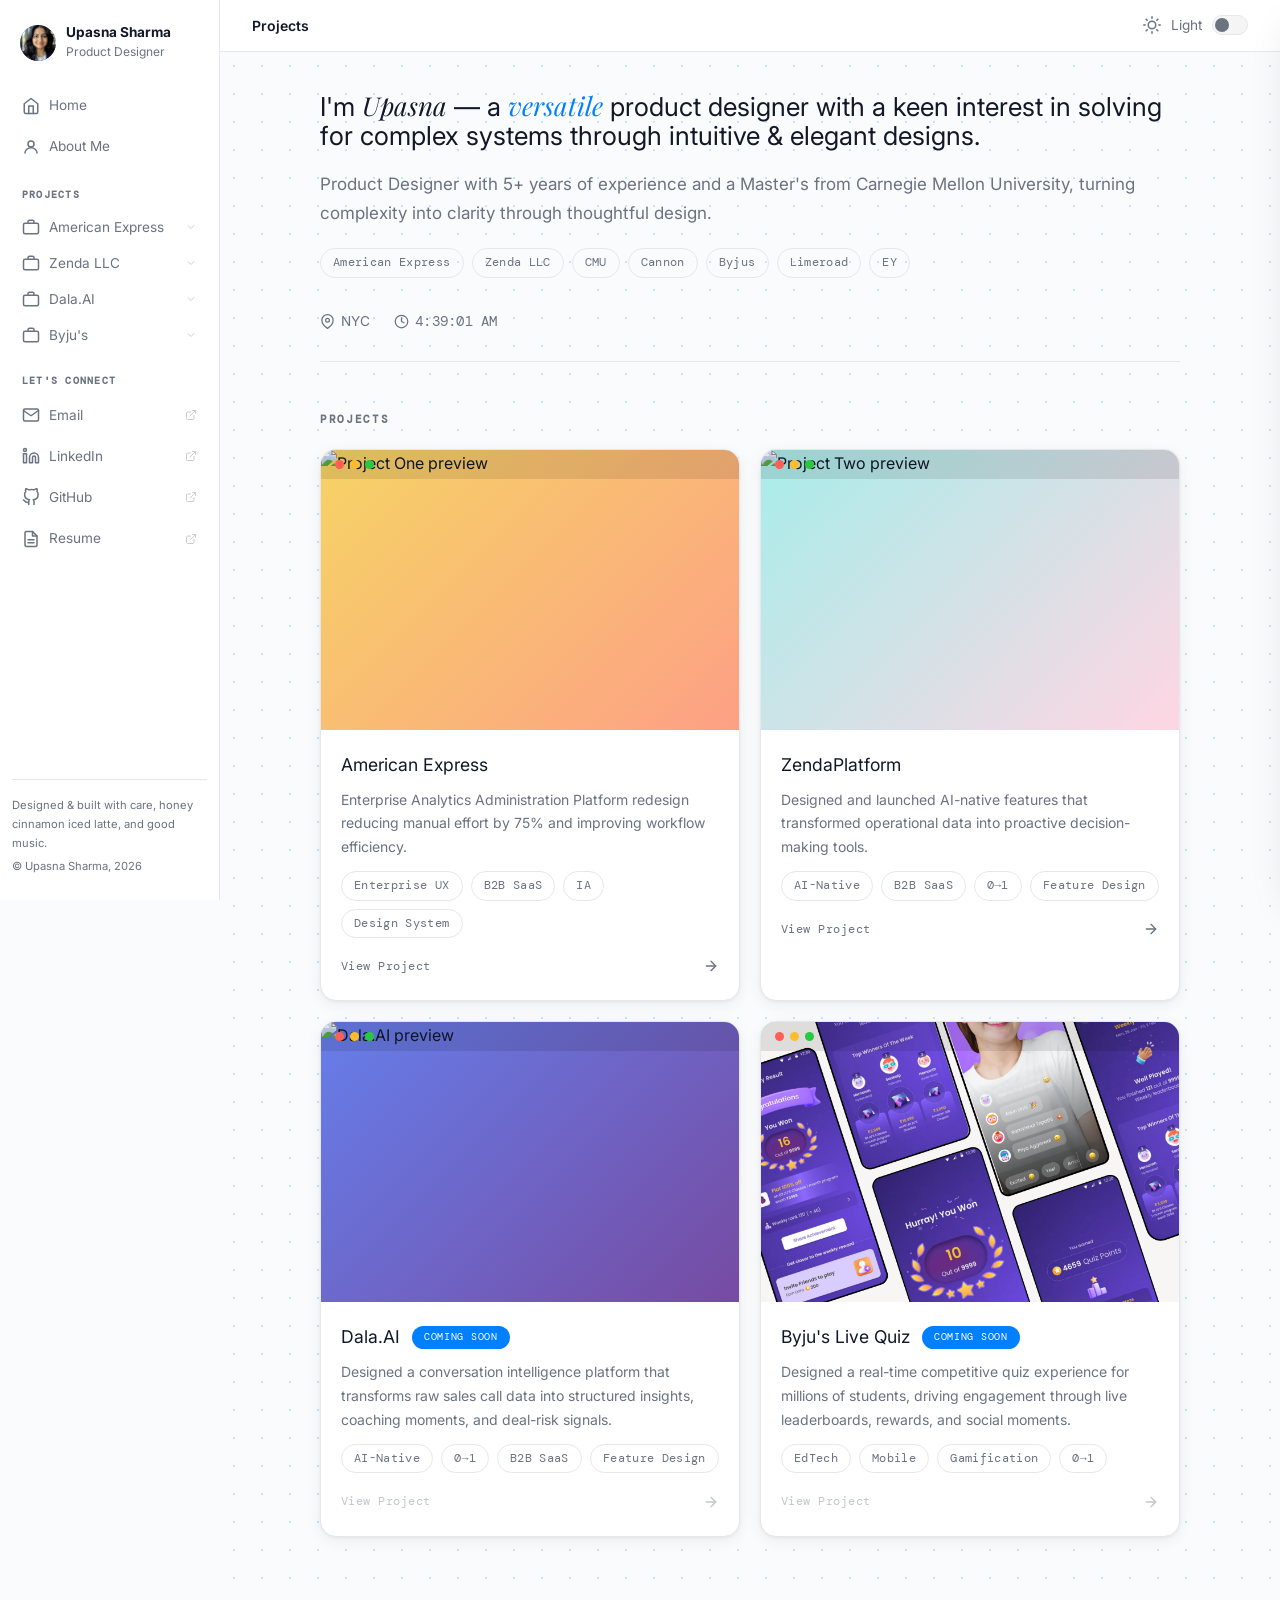
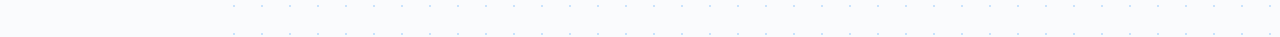
==== commit 0a2cc174: "Mobile responsive layout, LinkedIn link, footer copy updates" ====
--- a/index.html
+++ b/index.html
@@ -12,8 +12,10 @@
 <body>
   <div class="layout">
 
+    <div class="sidebar-overlay" id="sidebar-overlay"></div>
+
     <!-- Sidebar -->
-    <aside class="sidebar">
+    <aside class="sidebar" id="sidebar">
       <div class="profile">
         <div class="avatar"><img src="assets/images/me.png" alt="Upasna Sharma" /></div>
         <div class="profile-info">
@@ -102,7 +104,7 @@
           Email
           <svg class="icon icon-external" viewBox="0 0 24 24" fill="none" stroke="currentColor" stroke-width="2" stroke-linecap="round" stroke-linejoin="round"><path d="M18 13v6a2 2 0 0 1-2 2H5a2 2 0 0 1-2-2V8a2 2 0 0 1 2-2h6"></path><polyline points="15 3 21 3 21 9"></polyline><line x1="10" y1="14" x2="21" y2="3"></line></svg>
         </a>
-        <a href="https://linkedin.com/" target="_blank" rel="noopener noreferrer" class="nav-item external">
+        <a href="https://www.linkedin.com/in/upasnasharma6226/" target="_blank" rel="noopener noreferrer" class="nav-item external">
           <svg class="icon" viewBox="0 0 24 24" fill="none" stroke="currentColor" stroke-width="2" stroke-linecap="round" stroke-linejoin="round"><path d="M16 8a6 6 0 0 1 6 6v7h-4v-7a2 2 0 0 0-2-2 2 2 0 0 0-2 2v7h-4v-7a6 6 0 0 1 6-6z"></path><rect x="2" y="9" width="4" height="12"></rect><circle cx="4" cy="4" r="2"></circle></svg>
           LinkedIn
           <svg class="icon icon-external" viewBox="0 0 24 24" fill="none" stroke="currentColor" stroke-width="2" stroke-linecap="round" stroke-linejoin="round"><path d="M18 13v6a2 2 0 0 1-2 2H5a2 2 0 0 1-2-2V8a2 2 0 0 1 2-2h6"></path><polyline points="15 3 21 3 21 9"></polyline><line x1="10" y1="14" x2="21" y2="3"></line></svg>
@@ -120,7 +122,7 @@
       </div>
 
       <div class="sidebar-footer">
-        <p>Designed &amp; built with care, chai, and good music.</p>
+        <p>Designed &amp; built with care, honey cinnamon iced latte, and good music.</p>
         <p>© Upasna Sharma, <span id="year"></span></p>
       </div>
     </aside>
@@ -128,7 +130,12 @@
     <!-- Main wrapper -->
     <div class="main-wrapper">
     <header class="top-bar">
-      <span class="top-bar-title" id="top-bar-title">Home</span>
+      <div class="top-bar-left">
+        <button class="hamburger-btn" id="hamburger-btn" aria-label="Open menu">
+          <svg width="16" height="16" viewBox="0 0 24 24" fill="none" stroke="currentColor" stroke-width="2" stroke-linecap="round" stroke-linejoin="round"><line x1="3" y1="6" x2="21" y2="6"/><line x1="3" y1="12" x2="21" y2="12"/><line x1="3" y1="18" x2="21" y2="18"/></svg>
+        </button>
+        <span class="top-bar-title" id="top-bar-title">Home</span>
+      </div>
       <div class="theme-toggle-row">
         <svg class="icon theme-icon theme-icon-moon" viewBox="0 0 24 24" fill="none" stroke="currentColor" stroke-width="2" stroke-linecap="round" stroke-linejoin="round"><path d="M21 12.79A9 9 0 1 1 11.21 3 7 7 0 0 0 21 12.79z"></path></svg>
         <svg class="icon theme-icon theme-icon-sun" viewBox="0 0 24 24" fill="none" stroke="currentColor" stroke-width="2" stroke-linecap="round" stroke-linejoin="round"><circle cx="12" cy="12" r="5"></circle><line x1="12" y1="1" x2="12" y2="3"></line><line x1="12" y1="21" x2="12" y2="23"></line><line x1="4.22" y1="4.22" x2="5.64" y2="5.64"></line><line x1="18.36" y1="18.36" x2="19.78" y2="19.78"></line><line x1="1" y1="12" x2="3" y2="12"></line><line x1="21" y1="12" x2="23" y2="12"></line><line x1="4.22" y1="19.78" x2="5.64" y2="18.36"></line><line x1="18.36" y1="5.64" x2="19.78" y2="4.22"></line></svg>
--- a/css/style.css
+++ b/css/style.css
@@ -994,27 +994,108 @@
   line-height: 1.7;
 }
 
+/* ==================== Hamburger button ==================== */
+.hamburger-btn {
+  display: none;
+  align-items: center;
+  justify-content: center;
+  width: 34px;
+  height: 34px;
+  border-radius: 8px;
+  border: 1px solid var(--border-color);
+  background: none;
+  cursor: pointer;
+  color: var(--text-muted);
+  flex-shrink: 0;
+  transition: var(--transition);
+  margin-right: 8px;
+}
+
+.hamburger-btn:hover {
+  color: var(--text-color);
+  border-color: var(--text-muted);
+}
+
+/* ==================== Sidebar overlay ==================== */
+.sidebar-overlay {
+  display: none;
+  position: fixed;
+  inset: 0;
+  background: rgba(0,0,0,0.4);
+  z-index: 19;
+  opacity: 0;
+  transition: opacity 0.3s ease;
+}
+
+.sidebar-overlay.active {
+  opacity: 1;
+}
+
 /* ==================== Responsive ==================== */
 @media (max-width: 1100px) {
   .projects { grid-template-columns: 1fr; }
 }
 
-@media (max-width: 900px) {
+@media (max-width: 768px) {
+  /* Sidebar: hidden off-screen, slides in on mobile */
   .sidebar {
-    position: relative;
-    width: 100%;
-    height: auto;
-    border-right: none;
-    border-bottom: 1px solid var(--border-color);
+    transform: translateX(-100%);
+    transition: transform 0.3s ease;
+    z-index: 20;
+    width: 260px;
   }
 
+  .sidebar.mobile-open {
+    transform: translateX(0);
+  }
+
+  .sidebar-overlay {
+    display: block;
+  }
+
+  .sidebar-overlay.active {
+    pointer-events: auto;
+  }
+
+  /* Main layout */
   .main-wrapper { margin-left: 0; }
-  .content { padding: 24px; }
-}
-
-@media (max-width: 600px) {
-.hero-line { font-size: 1.05rem; }
-  .preview { height: 160px; }
+
+  /* Top bar */
+  .hamburger-btn { display: flex; }
+
+  .top-bar { padding: 0 16px; }
+
+  /* Content */
+  .content { padding: 28px 20px 60px; }
+
+  /* Hero */
+  .hero-line:not(.muted) { font-size: 20px; }
+  .hero-line.muted { font-size: 15px; }
+  .meta-row { gap: 10px 16px; font-size: 0.8rem; }
+
+  /* About card */
+  .about { padding: 24px; }
+
+  /* Projects */
+  .projects { grid-template-columns: 1fr; }
+  .preview { height: 200px; }
+
+  /* Project panel */
+  .project-panel {
+    top: 0;
+    right: 0;
+    bottom: 0;
+    border-radius: 0;
+    width: 100vw;
+    max-width: 100vw;
+  }
+}
+
+@media (max-width: 480px) {
+  .content { padding: 20px 16px 48px; }
+  .hero-line:not(.muted) { font-size: 18px; }
+  .preview { height: 180px; }
+  .project-info { padding: 16px; }
 
   .project-panel { width: 100vw; }
 }
